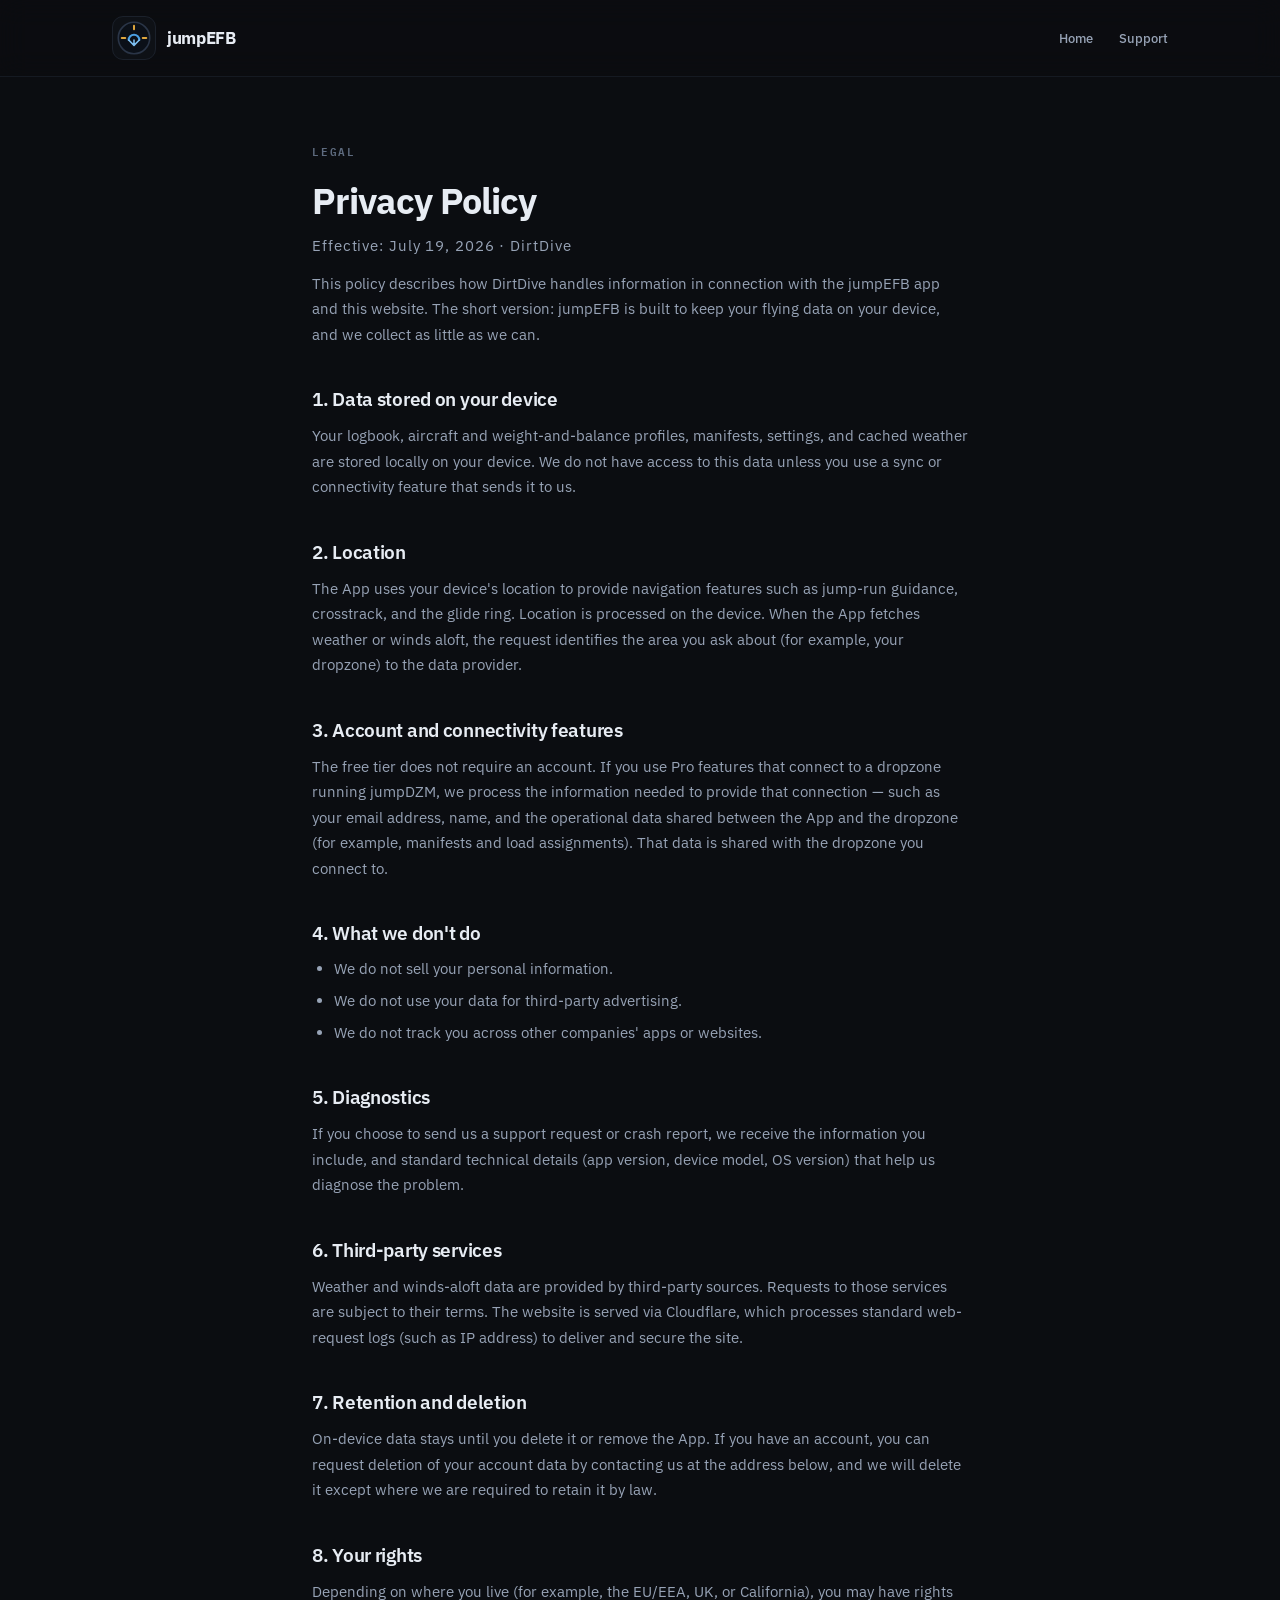
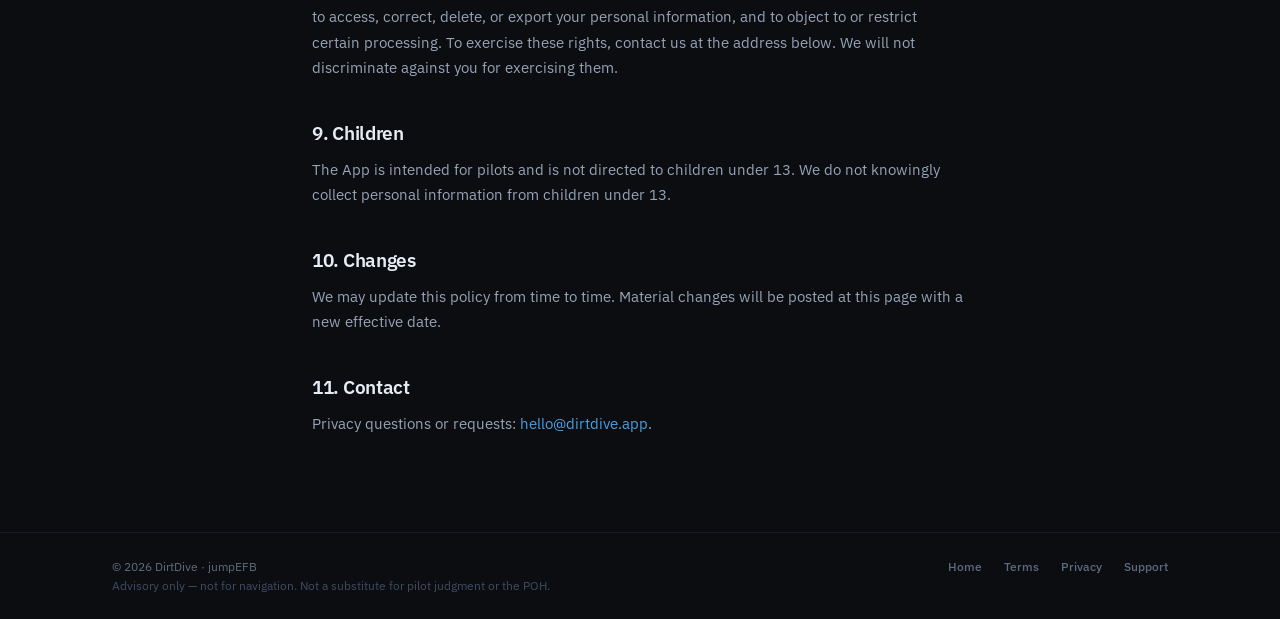
==== privacy.html @ 3446a84b "Add Terms/EULA, Privacy Policy, and Support pages Legal pages styled to match the site, linked from " ====
<!DOCTYPE html>
<html lang="en">
<head>
<meta charset="utf-8">
<meta name="viewport" content="width=device-width, initial-scale=1">
<title>Privacy Policy — jumpEFB</title>
<meta name="description" content="Privacy Policy for jumpEFB.">
<link rel="icon" type="image/png" href="assets/icon-1024.png">
<link rel="preconnect" href="https://fonts.googleapis.com">
<link rel="preconnect" href="https://fonts.gstatic.com" crossorigin>
<link href="https://fonts.googleapis.com/css2?family=IBM+Plex+Mono:wght@400;500;600;700&family=IBM+Plex+Sans:wght@400;500;600;700&display=swap" rel="stylesheet">
<link rel="stylesheet" href="css/styles.css">
</head>
<body>

<div class="nav-wrap">
  <nav class="nav">
    <a class="nav-brand" href="index.html">
      <div class="logo-tile"><svg width="36" height="36" viewBox="0 0 44 44"><circle cx="22" cy="22" r="19.2" fill="#0B1018" stroke="#2A3547" stroke-width="2"></circle><g stroke="#E0A83E" stroke-width="2.4" stroke-linecap="round"><line x1="7" y1="22" x2="11.3" y2="22"></line><line x1="22" y1="7" x2="22" y2="11.3"></line><line x1="37" y1="22" x2="32.7" y2="22"></line></g><path d="M15.5 24.5a6.5 6.5 0 0 1 13 0" fill="none" stroke="#4B9FE1" stroke-width="2.5" stroke-linecap="round"></path><path d="M15.5 24.5l6.5 6.5 6.5-6.5M22 31v-6.5" fill="none" stroke="#7EC0F2" stroke-width="1.9" stroke-linecap="round" stroke-linejoin="round"></path></svg></div>
      <span class="nav-name">jumpEFB</span>
    </a>
    <div class="nav-links">
      <a href="index.html">Home</a>
      <a href="support.html">Support</a>
    </div>
  </nav>
</div>

<main class="legal">
  <div class="kicker dim-kicker">LEGAL</div>
  <h1 class="legal-h1">Privacy Policy</h1>
  <p class="legal-meta">Effective: July 19, 2026 &middot; DirtDive</p>

  <!-- TODO(Trevor): VERIFY EVERY CLAIM BELOW AGAINST THE APP'S ACTUAL BEHAVIOR before App Store submission.
       Apple's App Privacy questionnaire must match this page. Specifically confirm:
       - whether location ever leaves the device (winds fetch? analytics?)
       - whether any analytics/crash-reporting SDK is included (and name it here if so)
       - what account data Pro/jumpDZM sync actually stores server-side
       - data retention and deletion mechanics -->

  <p>This policy describes how DirtDive handles information in connection with the jumpEFB app and this website. The short version: jumpEFB is built to keep your flying data on your device, and we collect as little as we can.</p>

  <h2 class="legal-h2">1. Data stored on your device</h2>
  <p>Your logbook, aircraft and weight-and-balance profiles, manifests, settings, and cached weather are stored locally on your device. We do not have access to this data unless you use a sync or connectivity feature that sends it to us.</p>

  <h2 class="legal-h2">2. Location</h2>
  <p>The App uses your device's location to provide navigation features such as jump-run guidance, crosstrack, and the glide ring. Location is processed on the device. When the App fetches weather or winds aloft, the request identifies the area you ask about (for example, your dropzone) to the data provider.</p>

  <h2 class="legal-h2">3. Account and connectivity features</h2>
  <p>The free tier does not require an account. If you use Pro features that connect to a dropzone running jumpDZM, we process the information needed to provide that connection — such as your email address, name, and the operational data shared between the App and the dropzone (for example, manifests and load assignments). That data is shared with the dropzone you connect to.</p>

  <h2 class="legal-h2">4. What we don't do</h2>
  <ul>
    <li>We do not sell your personal information.</li>
    <li>We do not use your data for third-party advertising.</li>
    <li>We do not track you across other companies' apps or websites.</li>
  </ul>

  <h2 class="legal-h2">5. Diagnostics</h2>
  <p>If you choose to send us a support request or crash report, we receive the information you include, and standard technical details (app version, device model, OS version) that help us diagnose the problem.</p>

  <h2 class="legal-h2">6. Third-party services</h2>
  <p>Weather and winds-aloft data are provided by third-party sources. Requests to those services are subject to their terms. The website is served via Cloudflare, which processes standard web-request logs (such as IP address) to deliver and secure the site.</p>

  <h2 class="legal-h2">7. Retention and deletion</h2>
  <p>On-device data stays until you delete it or remove the App. If you have an account, you can request deletion of your account data by contacting us at the address below, and we will delete it except where we are required to retain it by law.</p>

  <h2 class="legal-h2">8. Your rights</h2>
  <p>Depending on where you live (for example, the EU/EEA, UK, or California), you may have rights to access, correct, delete, or export your personal information, and to object to or restrict certain processing. To exercise these rights, contact us at the address below. We will not discriminate against you for exercising them.</p>

  <h2 class="legal-h2">9. Children</h2>
  <p>The App is intended for pilots and is not directed to children under 13. We do not knowingly collect personal information from children under 13.</p>

  <h2 class="legal-h2">10. Changes</h2>
  <p>We may update this policy from time to time. Material changes will be posted at this page with a new effective date.</p>

  <h2 class="legal-h2">11. Contact</h2>
  <p>Privacy questions or requests: <a href="mailto:hello@dirtdive.app">hello@dirtdive.app</a>.</p>
</main>

<footer class="footer">
  <div class="footer-inner">
    <div class="footer-legal">
      <span class="footer-copyright">&copy; 2026 DirtDive &middot; jumpEFB</span>
      <span class="footer-disclaimer">Advisory only &mdash; not for navigation. Not a substitute for pilot judgment or the POH.</span>
    </div>
    <div class="footer-links">
      <a href="index.html">Home</a>
      <a href="terms.html">Terms</a>
      <a href="privacy.html">Privacy</a>
      <a href="support.html">Support</a>
    </div>
  </div>
</footer>

</body>
</html>
---- css/styles.css ----
/* jumpEFB marketing site — tokens and layout per design handoff v2 */

:root {
  --bg: #0B0D11;
  --bg-alt: #0E1116;
  --panel: #0F1521;
  --border: #151A22;
  --border-alt: #1B212B;
  --border-hi: #2A3547;
  --text: #E7ECF3;
  --dim: #97A3B6;
  --muted: #5E6B7F;
  --faint: #3E4C61;
  --accent: #4B9FE1;
  --accent-hi: #7EC0F2;
  --green: #3FA776;
  --amber: #E0A83E;
  --sans: 'IBM Plex Sans', system-ui, sans-serif;
  --mono: 'IBM Plex Mono', monospace;
}

* { box-sizing: border-box; }

html { background: var(--bg); scroll-behavior: smooth; }

body {
  margin: 0;
  background: var(--bg);
  color: var(--text);
  font-family: var(--sans);
  -webkit-font-smoothing: antialiased;
  overflow-x: clip;
}

a { color: var(--accent); text-decoration: none; }
a:hover { color: var(--accent-hi); }

h1 {
  margin: 0;
  font: 700 52px/1.08 var(--sans);
  letter-spacing: -.03em;
  text-wrap: balance;
}

h2 {
  margin: 12px 0 0;
  font: 700 34px/1.15 var(--sans);
  letter-spacing: -.025em;
  text-wrap: balance;
}

.kicker {
  font: 600 11px var(--mono);
  letter-spacing: .16em;
  text-transform: uppercase;
}

.dim-kicker { color: var(--muted); margin-bottom: 20px; }
.accent-kicker { color: var(--accent); letter-spacing: .14em; }

/* Buttons */

.btn-primary {
  font: 600 15px var(--sans);
  color: var(--bg);
  background: var(--accent);
  padding: 14px 26px;
  border-radius: 9px;
}
.btn-primary:hover { background: var(--accent-hi); color: var(--bg); }

.btn-secondary {
  font: 600 15px var(--sans);
  color: var(--text);
  border: 1px solid var(--border-hi);
  padding: 14px 26px;
  border-radius: 9px;
}
.btn-secondary:hover { border-color: var(--accent); color: var(--text); }

/* Nav */

.nav-wrap {
  position: sticky;
  top: 0;
  z-index: 10;
  background: rgba(11, 13, 17, .82);
  backdrop-filter: blur(14px);
  border-bottom: 1px solid var(--border);
}

.nav {
  max-width: 1120px;
  margin: 0 auto;
  padding: 16px 32px;
  display: flex;
  align-items: center;
  justify-content: space-between;
}

.nav-brand { display: flex; align-items: center; gap: 11px; color: var(--text); }
.nav-brand:hover { color: var(--text); }

.logo-tile {
  width: 44px;
  height: 44px;
  border-radius: 11px;
  background: var(--bg-alt);
  border: 1px solid var(--border-alt);
  display: grid;
  place-items: center;
}

.nav-name { font: 700 17px var(--sans); letter-spacing: -.02em; }

.nav-links { display: flex; align-items: center; gap: 26px; }

.nav-links a { font: 500 13px var(--sans); color: var(--dim); }
.nav-links a:hover { color: var(--text); }

.btn-nav {
  font: 600 13px var(--sans) !important;
  color: var(--bg) !important;
  background: var(--accent);
  padding: 9px 18px;
  border-radius: 8px;
}
.btn-nav:hover { background: var(--accent-hi); color: var(--bg) !important; }

/* Hero */

.hero {
  max-width: 1120px;
  margin: 0 auto;
  padding: 76px 32px 88px;
  display: grid;
  grid-template-columns: 1.05fr .95fr;
  gap: 64px;
  align-items: center;
}

.hero-sub {
  margin: 20px 0 0;
  font: 400 17px/1.6 var(--sans);
  color: var(--dim);
  max-width: 480px;
  text-wrap: pretty;
}

.hero-actions { display: flex; gap: 14px; margin-top: 32px; }

.hero-stats { display: flex; gap: 32px; margin-top: 44px; }

.stat-label {
  font: 600 9.5px var(--mono);
  color: var(--muted);
  letter-spacing: .12em;
}

.stat-value {
  font: 700 20px var(--mono);
  color: var(--text);
  margin-top: 5px;
  white-space: nowrap;
}

.stat-divider { width: 1px; background: var(--border-alt); }

/* Device mock */

.device-wrap { justify-self: center; position: relative; }

.device {
  width: 340px;
  border-radius: 32px;
  background: #0B1018;
  border: 2px solid #223042;
  padding: 14px 14px 20px;
  box-shadow: 0 30px 80px rgba(0, 0, 0, .6);
}

.device-header {
  display: flex;
  justify-content: space-between;
  align-items: center;
  padding: 6px 10px 12px;
  font: 600 11px var(--mono);
  color: var(--muted);
}

.device-header .gps { color: var(--green); }

.device-map {
  height: 300px;
  border-radius: 14px;
  background: var(--panel);
  position: relative;
  overflow: hidden;
}

.map-svg { position: absolute; inset: 0; }

.map-chip {
  position: absolute;
  top: 10px;
  background: rgba(11, 16, 24, .85);
  border: 1px solid #1B2634;
  border-radius: 6px;
  padding: 4px 8px;
  font: 600 9.5px var(--mono);
  color: var(--dim);
}

.chip-left { left: 10px; }
.chip-right { right: 10px; }

.map-readouts {
  position: absolute;
  left: 12px;
  bottom: 12px;
  right: 12px;
  display: flex;
  justify-content: space-between;
  align-items: flex-end;
}

.readout-r { text-align: right; }

.readout-label {
  font: 600 9px var(--mono);
  color: var(--muted);
  letter-spacing: .1em;
}

.readout-value.green { font: 700 26px var(--mono); color: var(--green); }
.readout-value.xtk { font: 700 18px var(--mono); color: var(--text); }

.device-tiles {
  display: grid;
  grid-template-columns: 1fr 1fr 1fr;
  gap: 10px;
  margin-top: 12px;
}

.tile { background: var(--panel); border-radius: 9px; padding: 10px 12px; }
.tile-label { font: 600 8.5px var(--mono); color: var(--muted); }
.tile-value { font: 700 16px var(--mono); color: var(--text); }

/* W&B float card */

.wb-card {
  position: absolute;
  left: -72px;
  bottom: 132px;
  width: 196px;
  background: var(--bg-alt);
  border: 1px solid var(--border-alt);
  border-radius: 12px;
  padding: 14px 16px;
  box-shadow: 0 18px 50px rgba(0, 0, 0, .55);
}

.wb-header { display: flex; justify-content: space-between; align-items: center; }
.wb-title { font: 600 9.5px var(--mono); color: var(--muted); letter-spacing: .1em; }
.wb-ok { font: 700 9.5px var(--mono); color: var(--green); }

.wb-row {
  display: flex;
  justify-content: space-between;
  margin-top: 6px;
  font: 600 12px var(--mono);
  color: var(--dim);
}
.wb-row:first-of-type { margin-top: 10px; }
.wb-val { color: var(--text); }
.wb-val.ok { color: var(--green); }

/* Fleet strip */

.fleet-wrap {
  border-top: 1px solid var(--border);
  border-bottom: 1px solid var(--border);
  background: var(--bg-alt);
}

.fleet {
  max-width: 1120px;
  margin: 0 auto;
  padding: 16px 32px;
  display: flex;
  align-items: center;
  justify-content: center;
  gap: 14px;
  flex-wrap: wrap;
}

.fleet-label {
  font: 600 10px var(--mono);
  color: var(--accent);
  letter-spacing: .14em;
  margin-right: 10px;
}

.fleet-item {
  font: 500 11px var(--mono);
  color: var(--muted);
  letter-spacing: .1em;
}

/* Features */

.features {
  max-width: 1120px;
  margin: 0 auto;
  padding: 88px 32px 48px;
}

.features-h2 { max-width: 560px; }

.feature-grid {
  display: grid;
  grid-template-columns: repeat(3, 1fr);
  gap: 1px;
  background: var(--border-alt);
  border: 1px solid var(--border-alt);
  border-radius: 12px;
  overflow: hidden;
  margin-top: 44px;
}

.feature-cell { background: var(--bg); padding: 26px 26px 28px; }
.feature-cell:hover { background: var(--bg-alt); }

.feature-tag { font: 600 10px var(--mono); color: var(--amber); letter-spacing: .12em; }
.feature-title { font: 600 17px var(--sans); margin-top: 12px; letter-spacing: -.01em; }
.feature-body { font: 400 13.5px/1.6 var(--sans); color: var(--dim); margin-top: 8px; text-wrap: pretty; }

/* Spot deep dive */

.spot {
  max-width: 1120px;
  margin: 0 auto;
  padding: 64px 32px 96px;
  display: grid;
  grid-template-columns: 1fr 1fr;
  gap: 64px;
  align-items: center;
}

.winds-panel {
  border-radius: 14px;
  background: var(--bg-alt);
  border: 1px solid var(--border-alt);
  padding: 26px;
}

.winds-header { display: flex; justify-content: space-between; align-items: center; }
.winds-title { font: 600 10px var(--mono); color: var(--muted); letter-spacing: .12em; }
.winds-meta { font: 600 10px var(--mono); color: var(--faint); }

.winds-rows { margin-top: 18px; display: flex; flex-direction: column; gap: 9px; }

.winds-row {
  display: grid;
  grid-template-columns: 52px 16px 1fr 96px;
  gap: 12px;
  align-items: center;
}

.w-alt { font: 600 12px var(--mono); color: var(--muted); }

.w-arrow {
  font: 400 13px var(--mono);
  color: var(--accent);
  display: inline-block;
  text-align: center;
}

.w-bar { height: 8px; border-radius: 4px; background: var(--panel); position: relative; }

.w-fill {
  position: absolute;
  left: 0;
  top: 0;
  bottom: 0;
  border-radius: 4px;
  background: #2E7BC4;
}

.w-wind { font: 600 12px var(--mono); color: var(--text); text-align: right; }

.winds-footer {
  margin-top: 22px;
  padding-top: 18px;
  border-top: 1px solid var(--border-alt);
  display: flex;
  justify-content: space-between;
  align-items: center;
}

.winds-note { font: 400 12.5px var(--sans); color: var(--dim); }
.winds-spot { font: 700 15px var(--mono); color: var(--green); }

.spot-copy p {
  margin: 16px 0 0;
  font: 400 15.5px/1.65 var(--sans);
  color: var(--dim);
  text-wrap: pretty;
}

.checklist {
  margin: 22px 0 0;
  padding: 0;
  list-style: none;
  display: flex;
  flex-direction: column;
  gap: 12px;
}

.checklist li { display: flex; gap: 10px; font: 400 14px var(--sans); color: var(--text); }
.check { color: var(--green); font-weight: 700; }

/* FAQ */

.faq-wrap { border-top: 1px solid var(--border); background: var(--bg-alt); }

.faq { max-width: 760px; margin: 0 auto; padding: 80px 32px; }

.faq h2 { margin: 0; font: 700 28px var(--sans); letter-spacing: -.02em; }

.faq-list { margin-top: 30px; display: flex; flex-direction: column; }

.faq-item { padding: 20px 0; border-bottom: 1px solid var(--border-alt); }
.faq-q { font: 600 15px var(--sans); letter-spacing: -.01em; }
.faq-a { font: 400 14px/1.65 var(--sans); color: var(--dim); margin-top: 8px; text-wrap: pretty; }

/* CTA */

.cta {
  max-width: 1120px;
  margin: 0 auto;
  padding: 96px 32px;
  text-align: center;
}

.cta-icon {
  display: inline-grid;
  place-items: center;
  width: 72px;
  height: 72px;
  border-radius: 18px;
  background: var(--bg-alt);
  border: 1px solid var(--border-alt);
  margin-bottom: 24px;
}

.cta h2 { margin: 0; font: 700 38px/1.1 var(--sans); letter-spacing: -.03em; }

.cta p {
  margin: 14px auto 0;
  font: 400 15.5px/1.6 var(--sans);
  color: var(--dim);
  max-width: 440px;
}

.cta-actions { display: flex; gap: 14px; justify-content: center; margin-top: 30px; }
.cta-actions .btn-primary, .cta-actions .btn-secondary { padding: 14px 28px; }

/* Footer */

.footer { border-top: 1px solid var(--border); }

.footer-inner {
  max-width: 1120px;
  margin: 0 auto;
  padding: 26px 32px;
  display: flex;
  justify-content: space-between;
  align-items: flex-start;
  flex-wrap: wrap;
  gap: 12px;
}

.footer-legal { display: flex; flex-direction: column; gap: 4px; }
.footer-copyright { font: 400 12px var(--sans); color: var(--muted); }
.footer-disclaimer { font: 400 11.5px var(--sans); color: var(--faint); }

.footer-links { display: flex; gap: 22px; }
.footer-links a { font: 500 12px var(--sans); color: var(--muted); }
.footer-links a:hover { color: var(--text); }

/* Legal / support pages */

.legal {
  max-width: 720px;
  margin: 0 auto;
  padding: 64px 32px 96px;
}

.legal-h1 {
  font: 700 36px/1.15 var(--sans);
  letter-spacing: -.025em;
  margin: 0;
}

.legal-meta {
  font: 500 12px var(--mono);
  color: var(--faint);
  letter-spacing: .06em;
  margin: 14px 0 0;
}

.legal-h2 {
  font: 600 19px var(--sans);
  letter-spacing: -.015em;
  margin: 40px 0 0;
}

.legal p {
  font: 400 15px/1.7 var(--sans);
  color: var(--dim);
  margin: 12px 0 0;
}

.legal ul {
  margin: 12px 0 0;
  padding-left: 22px;
  display: flex;
  flex-direction: column;
  gap: 8px;
}

.legal li {
  font: 400 15px/1.6 var(--sans);
  color: var(--dim);
}

.legal strong { color: var(--text); }

/* Responsive (desktop-first reference; collapse gracefully below 960px) */

@media (max-width: 960px) {
  h1 { font-size: 40px; }
  .hero { grid-template-columns: 1fr; gap: 56px; padding: 56px 32px 64px; }
  .device-wrap { padding-left: 60px; }
  .spot { grid-template-columns: 1fr; gap: 48px; }
  .feature-grid { grid-template-columns: 1fr 1fr; }
}

@media (max-width: 640px) {
  h1 { font-size: 34px; }
  h2 { font-size: 28px; }
  .nav-links a:not(.btn-nav) { display: none; }
  .hero { padding: 48px 24px 56px; }
  .hero-stats { gap: 20px; flex-wrap: wrap; }
  .feature-grid { grid-template-columns: 1fr; }
  .features, .spot, .faq, .cta { padding-left: 24px; padding-right: 24px; }
  .device-wrap { padding-left: 0; max-width: 100%; }
  .device { width: min(340px, calc(100vw - 48px)); margin: 0 auto; }
  .wb-card { left: auto; right: 0; bottom: 110px; }
  .cta-actions { flex-direction: column; align-items: center; }
  .winds-row { grid-template-columns: 44px 16px 1fr 88px; gap: 8px; }
}
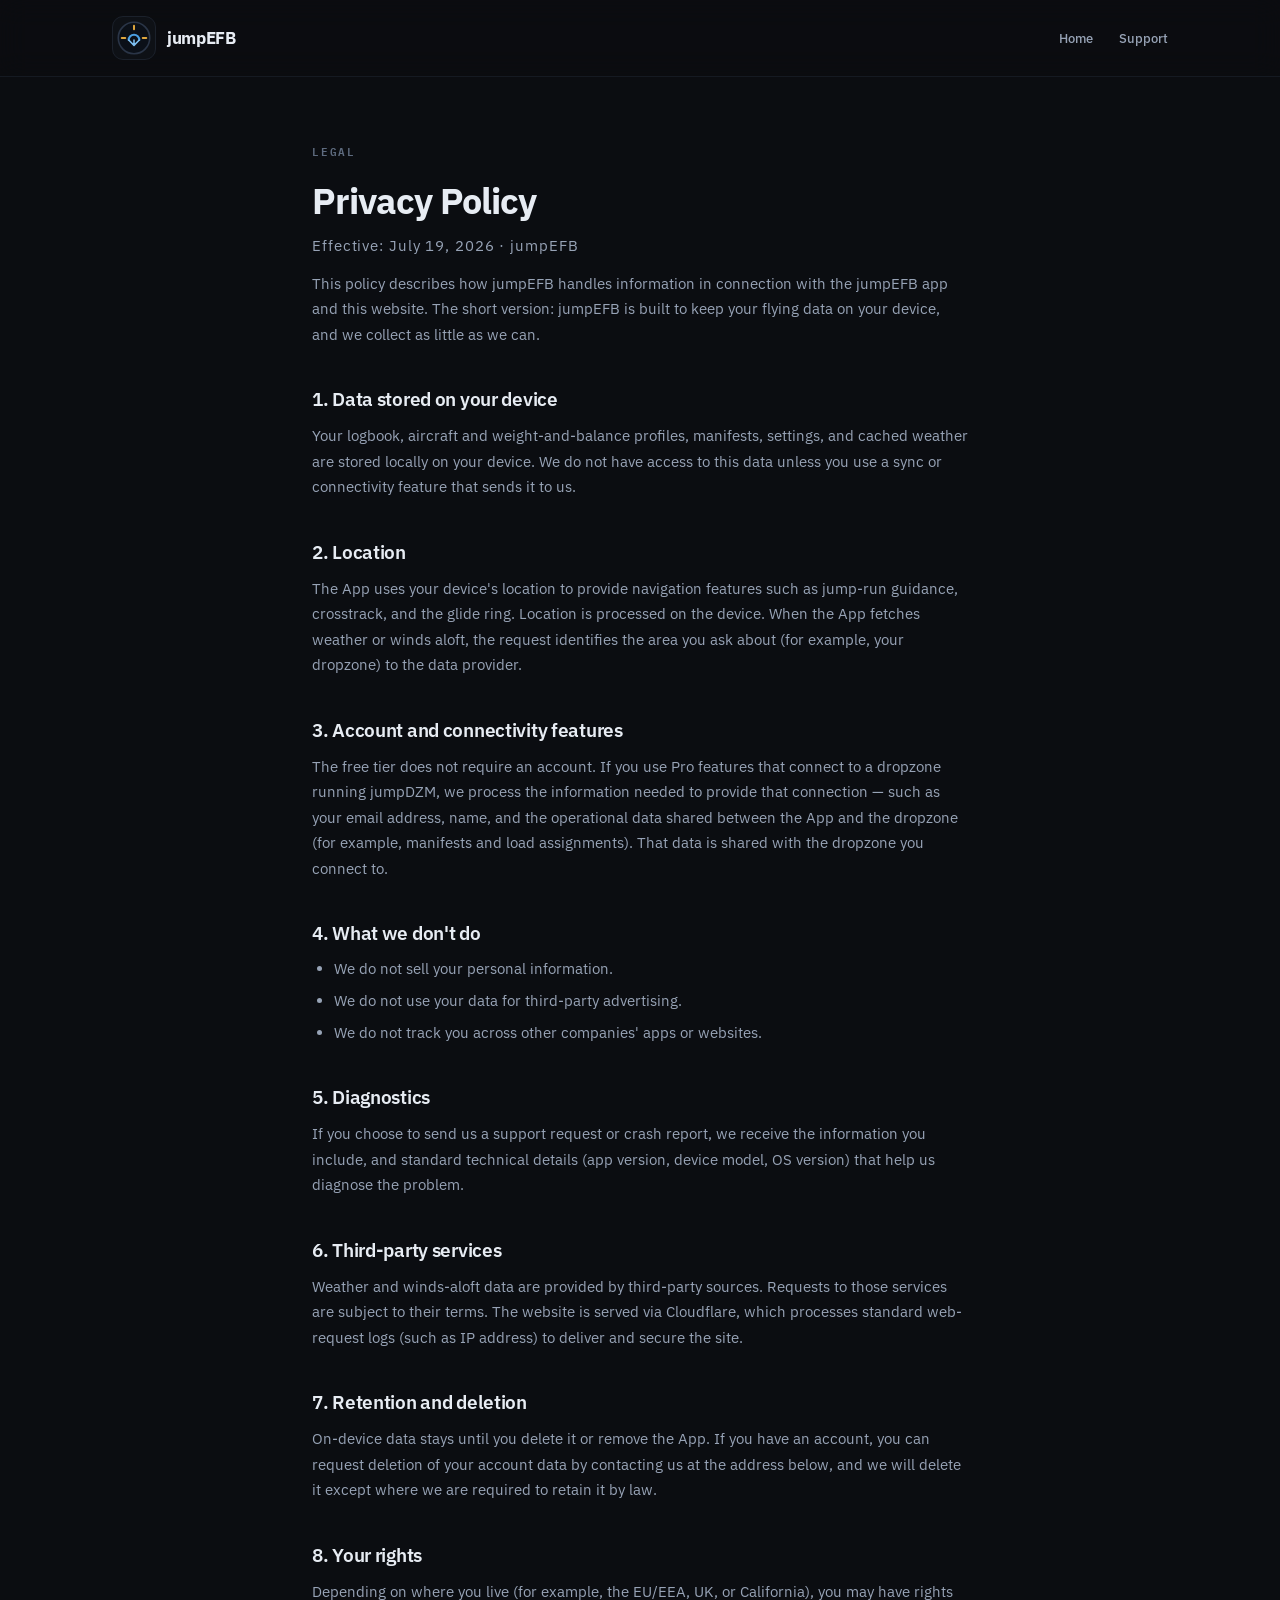
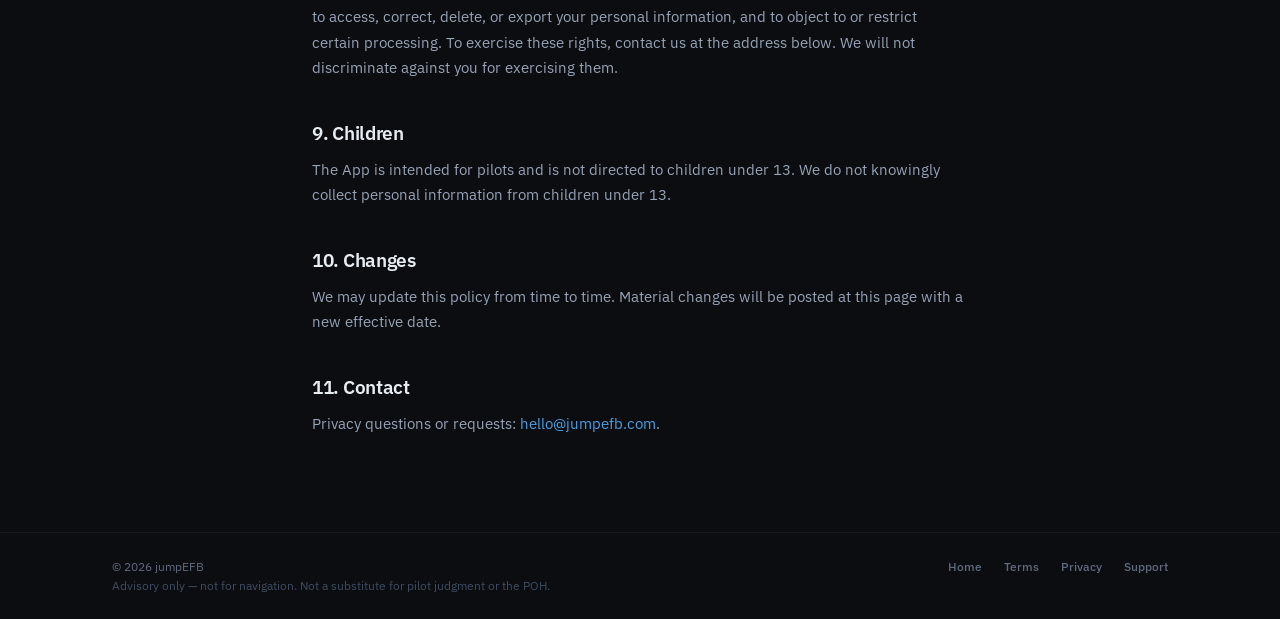
==== commit e021ade1: "Rebrand entity/contact from DirtDive to jumpEFB No parent-company decision yet; use jumpEFB for all " ====
--- a/privacy.html
+++ b/privacy.html
@@ -15,13 +15,13 @@
 
 <div class="nav-wrap">
   <nav class="nav">
-    <a class="nav-brand" href="index.html">
+    <a class="nav-brand" href="/">
       <div class="logo-tile"><svg width="36" height="36" viewBox="0 0 44 44"><circle cx="22" cy="22" r="19.2" fill="#0B1018" stroke="#2A3547" stroke-width="2"></circle><g stroke="#E0A83E" stroke-width="2.4" stroke-linecap="round"><line x1="7" y1="22" x2="11.3" y2="22"></line><line x1="22" y1="7" x2="22" y2="11.3"></line><line x1="37" y1="22" x2="32.7" y2="22"></line></g><path d="M15.5 24.5a6.5 6.5 0 0 1 13 0" fill="none" stroke="#4B9FE1" stroke-width="2.5" stroke-linecap="round"></path><path d="M15.5 24.5l6.5 6.5 6.5-6.5M22 31v-6.5" fill="none" stroke="#7EC0F2" stroke-width="1.9" stroke-linecap="round" stroke-linejoin="round"></path></svg></div>
       <span class="nav-name">jumpEFB</span>
     </a>
     <div class="nav-links">
-      <a href="index.html">Home</a>
-      <a href="support.html">Support</a>
+      <a href="/">Home</a>
+      <a href="/support">Support</a>
     </div>
   </nav>
 </div>
@@ -29,7 +29,7 @@
 <main class="legal">
   <div class="kicker dim-kicker">LEGAL</div>
   <h1 class="legal-h1">Privacy Policy</h1>
-  <p class="legal-meta">Effective: July 19, 2026 &middot; DirtDive</p>
+  <p class="legal-meta">Effective: July 19, 2026 &middot; jumpEFB</p>
 
   <!-- TODO(Trevor): VERIFY EVERY CLAIM BELOW AGAINST THE APP'S ACTUAL BEHAVIOR before App Store submission.
        Apple's App Privacy questionnaire must match this page. Specifically confirm:
@@ -38,7 +38,7 @@
        - what account data Pro/jumpDZM sync actually stores server-side
        - data retention and deletion mechanics -->
 
-  <p>This policy describes how DirtDive handles information in connection with the jumpEFB app and this website. The short version: jumpEFB is built to keep your flying data on your device, and we collect as little as we can.</p>
+  <p>This policy describes how jumpEFB handles information in connection with the jumpEFB app and this website. The short version: jumpEFB is built to keep your flying data on your device, and we collect as little as we can.</p>
 
   <h2 class="legal-h2">1. Data stored on your device</h2>
   <p>Your logbook, aircraft and weight-and-balance profiles, manifests, settings, and cached weather are stored locally on your device. We do not have access to this data unless you use a sync or connectivity feature that sends it to us.</p>
@@ -75,20 +75,20 @@
   <p>We may update this policy from time to time. Material changes will be posted at this page with a new effective date.</p>
 
   <h2 class="legal-h2">11. Contact</h2>
-  <p>Privacy questions or requests: <a href="mailto:hello@dirtdive.app">hello@dirtdive.app</a>.</p>
+  <p>Privacy questions or requests: <a href="mailto:hello@jumpefb.com">hello@jumpefb.com</a>.</p>
 </main>
 
 <footer class="footer">
   <div class="footer-inner">
     <div class="footer-legal">
-      <span class="footer-copyright">&copy; 2026 DirtDive &middot; jumpEFB</span>
+      <span class="footer-copyright">&copy; 2026 jumpEFB</span>
       <span class="footer-disclaimer">Advisory only &mdash; not for navigation. Not a substitute for pilot judgment or the POH.</span>
     </div>
     <div class="footer-links">
-      <a href="index.html">Home</a>
-      <a href="terms.html">Terms</a>
-      <a href="privacy.html">Privacy</a>
-      <a href="support.html">Support</a>
+      <a href="/">Home</a>
+      <a href="/terms">Terms</a>
+      <a href="/privacy">Privacy</a>
+      <a href="/support">Support</a>
     </div>
   </div>
 </footer>
